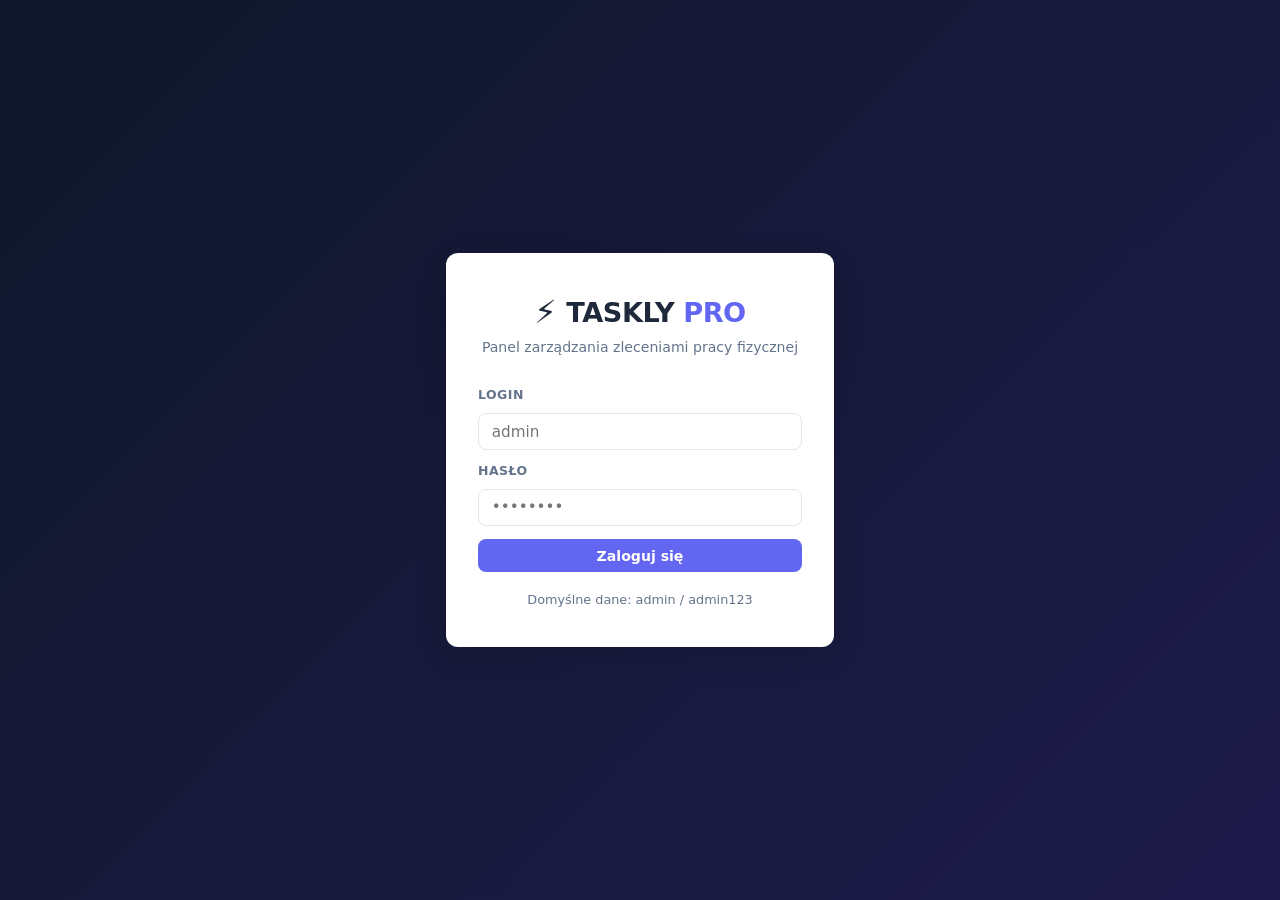
==== app.html @ d506e4e1 "Build TASKLY PRO - Complete SaaS work orders management web application Agent-Logs-Url: https://gith" ====
<!DOCTYPE html>
<html lang="pl">
<head>
  <meta charset="UTF-8" />
  <meta name="viewport" content="width=device-width, initial-scale=1.0" />
  <title>TASKLY PRO – Panel</title>
  <link rel="stylesheet" href="style.css" />
</head>
<body class="app-body">

  <!-- ===== SIDEBAR ===== -->
  <aside id="sidebar" class="sidebar">
    <div class="sidebar-header">
      <span class="logo-icon">⚡</span>
      <span class="logo-text">TASKLY <span class="logo-pro">PRO</span></span>
    </div>

    <nav class="sidebar-nav">
      <button class="nav-item active" data-section="dashboard">
        <span class="nav-icon">📊</span> Dashboard
      </button>
      <button class="nav-item" data-section="jobs">
        <span class="nav-icon">📋</span> Zlecenia
      </button>
      <button class="nav-item" data-section="workers">
        <span class="nav-icon">👷</span> Pracownicy
      </button>
      <button class="nav-item" data-section="clients">
        <span class="nav-icon">🏢</span> Klienci
      </button>
      <button class="nav-item" data-section="stats">
        <span class="nav-icon">📈</span> Statystyki
      </button>
    </nav>

    <div class="sidebar-footer">
      <span id="sidebarUser" class="sidebar-user"></span>
      <button id="logoutBtn" class="btn btn-ghost btn-sm">Wyloguj</button>
    </div>
  </aside>

  <!-- ===== TOPBAR (mobile) ===== -->
  <header class="topbar">
    <button id="menuToggle" class="menu-toggle" aria-label="Menu">☰</button>
    <span class="topbar-title">TASKLY PRO</span>
    <button id="topLogoutBtn" class="btn btn-ghost btn-sm">Wyloguj</button>
  </header>

  <!-- ===== MAIN CONTENT ===== -->
  <main id="mainContent" class="main-content">

    <!-- DASHBOARD -->
    <section id="section-dashboard" class="section active">
      <div class="section-header">
        <h2>Dashboard</h2>
        <p class="section-sub">Witaj z powrotem! Oto dzisiejsze podsumowanie.</p>
      </div>

      <div class="stats-grid">
        <div class="stat-card">
          <div class="stat-icon">📋</div>
          <div class="stat-info">
            <p class="stat-label">Wszystkie zlecenia</p>
            <p class="stat-value" id="statTotal">0</p>
          </div>
        </div>
        <div class="stat-card accent-green">
          <div class="stat-icon">✅</div>
          <div class="stat-info">
            <p class="stat-label">Zrobione</p>
            <p class="stat-value" id="statDone">0</p>
          </div>
        </div>
        <div class="stat-card accent-yellow">
          <div class="stat-icon">🔄</div>
          <div class="stat-info">
            <p class="stat-label">W trakcie</p>
            <p class="stat-value" id="statInProgress">0</p>
          </div>
        </div>
        <div class="stat-card accent-blue">
          <div class="stat-icon">💰</div>
          <div class="stat-info">
            <p class="stat-label">Zysk dzienny</p>
            <p class="stat-value" id="statDailyProfit">0 zł</p>
          </div>
        </div>
        <div class="stat-card accent-purple">
          <div class="stat-icon">📅</div>
          <div class="stat-info">
            <p class="stat-label">Zysk miesięczny</p>
            <p class="stat-value" id="statMonthlyProfit">0 zł</p>
          </div>
        </div>
        <div class="stat-card accent-red">
          <div class="stat-icon">👷</div>
          <div class="stat-info">
            <p class="stat-label">Pracownicy</p>
            <p class="stat-value" id="statWorkers">0</p>
          </div>
        </div>
      </div>

      <div class="dashboard-bottom">
        <div class="recent-jobs-card card">
          <div class="card-header">
            <h3>Ostatnie zlecenia</h3>
            <button class="btn btn-primary btn-sm" id="dashAddJobBtn">+ Dodaj zlecenie</button>
          </div>
          <div id="recentJobsList" class="jobs-list"></div>
        </div>
      </div>
    </section>

    <!-- ZLECENIA -->
    <section id="section-jobs" class="section">
      <div class="section-header">
        <h2>Zlecenia</h2>
        <button class="btn btn-primary" id="addJobBtn">+ Nowe zlecenie</button>
      </div>

      <div class="filters-bar">
        <div class="filter-group">
          <label>Status:</label>
          <select id="filterStatus">
            <option value="all">Wszystkie</option>
            <option value="NOWE">NOWE</option>
            <option value="W TRAKCIE">W TRAKCIE</option>
            <option value="ZROBIONE">ZROBIONE</option>
          </select>
        </div>
        <div class="filter-group">
          <label>Sortuj:</label>
          <select id="sortBy">
            <option value="date-desc">Najnowsze</option>
            <option value="date-asc">Najstarsze</option>
            <option value="profit-desc">Zysk ↓</option>
            <option value="profit-asc">Zysk ↑</option>
          </select>
        </div>
        <div class="filter-group">
          <label>Miasto:</label>
          <input type="text" id="filterCity" placeholder="Szukaj..." />
        </div>
      </div>

      <div id="jobsList" class="jobs-grid"></div>
    </section>

    <!-- PRACOWNICY -->
    <section id="section-workers" class="section">
      <div class="section-header">
        <h2>Pracownicy</h2>
        <button class="btn btn-primary" id="addWorkerBtn">+ Dodaj pracownika</button>
      </div>
      <div id="workersList" class="workers-grid"></div>
    </section>

    <!-- KLIENCI -->
    <section id="section-clients" class="section">
      <div class="section-header">
        <h2>Klienci</h2>
        <button class="btn btn-primary" id="addClientBtn">+ Dodaj klienta</button>
      </div>
      <div id="clientsList" class="clients-grid"></div>
    </section>

    <!-- STATYSTYKI -->
    <section id="section-stats" class="section">
      <div class="section-header">
        <h2>Statystyki</h2>
      </div>
      <div class="stats-detail-grid">
        <div class="card stat-detail-card">
          <h3>Zysk wg miesiąca</h3>
          <div id="monthlyChart" class="chart-placeholder"></div>
        </div>
        <div class="card stat-detail-card">
          <h3>Zlecenia wg statusu</h3>
          <div id="statusChart" class="chart-placeholder"></div>
        </div>
        <div class="card stat-detail-card wide">
          <h3>Top 5 miast</h3>
          <div id="cityChart" class="chart-placeholder"></div>
        </div>
      </div>
    </section>

  </main>

  <!-- ========== MODAL: Dodaj zlecenie ========== -->
  <div id="jobModal" class="modal-overlay hidden" role="dialog" aria-modal="true" aria-labelledby="jobModalTitle">
    <div class="modal">
      <div class="modal-header">
        <h3 id="jobModalTitle">Nowe zlecenie</h3>
        <button class="modal-close" id="closeJobModal" aria-label="Zamknij">✕</button>
      </div>
      <div class="modal-body">
        <form id="jobForm" novalidate>
          <input type="hidden" id="jobId" />
          <div class="form-row">
            <div class="form-group">
              <label for="jobCity">Miasto *</label>
              <input type="text" id="jobCity" placeholder="np. Warszawa" required />
            </div>
            <div class="form-group">
              <label for="jobClient">Klient</label>
              <select id="jobClient">
                <option value="">– wybierz klienta –</option>
              </select>
            </div>
          </div>
          <div class="form-row">
            <div class="form-group">
              <label for="jobPeople">Liczba osób *</label>
              <input type="number" id="jobPeople" min="1" value="1" required />
            </div>
            <div class="form-group">
              <label for="jobHours">Godziny *</label>
              <input type="number" id="jobHours" min="0.5" step="0.5" value="8" required />
            </div>
          </div>
          <div class="form-row">
            <div class="form-group">
              <label for="jobClientRate">Stawka klienta (zł/h) *</label>
              <input type="number" id="jobClientRate" min="0" step="0.5" value="0" required />
            </div>
            <div class="form-group">
              <label for="jobWorkerRate">Stawka pracownika (zł/h) *</label>
              <input type="number" id="jobWorkerRate" min="0" step="0.5" value="0" required />
            </div>
          </div>
          <div class="form-row">
            <div class="form-group">
              <label for="jobDate">Data</label>
              <input type="date" id="jobDate" />
            </div>
            <div class="form-group">
              <label for="jobStatus">Status</label>
              <select id="jobStatus">
                <option value="NOWE">NOWE</option>
                <option value="W TRAKCIE">W TRAKCIE</option>
                <option value="ZROBIONE">ZROBIONE</option>
              </select>
            </div>
          </div>
          <div class="form-group">
            <label for="jobNotes">Uwagi</label>
            <textarea id="jobNotes" rows="2" placeholder="Opcjonalnie..."></textarea>
          </div>
          <div class="profit-preview card">
            <span>Szacowany zysk:</span>
            <span id="profitPreview" class="profit-value">0 zł</span>
          </div>
        </form>
      </div>
      <div class="modal-footer">
        <button class="btn btn-ghost" id="cancelJobModal">Anuluj</button>
        <button class="btn btn-primary" id="saveJobBtn">Zapisz zlecenie</button>
      </div>
    </div>
  </div>

  <!-- ========== MODAL: Dodaj pracownika ========== -->
  <div id="workerModal" class="modal-overlay hidden" role="dialog" aria-modal="true">
    <div class="modal">
      <div class="modal-header">
        <h3>Pracownik</h3>
        <button class="modal-close" id="closeWorkerModal" aria-label="Zamknij">✕</button>
      </div>
      <div class="modal-body">
        <form id="workerForm" novalidate>
          <input type="hidden" id="workerId" />
          <div class="form-row">
            <div class="form-group">
              <label for="workerName">Imię i nazwisko *</label>
              <input type="text" id="workerName" placeholder="Jan Kowalski" required />
            </div>
            <div class="form-group">
              <label for="workerPhone">Telefon</label>
              <input type="tel" id="workerPhone" placeholder="+48 000 000 000" />
            </div>
          </div>
          <div class="form-group">
            <label for="workerSkills">Umiejętności</label>
            <input type="text" id="workerSkills" placeholder="np. budowlanka, malowanie" />
          </div>
          <div class="form-group toggle-group">
            <label>Dostępny</label>
            <label class="toggle">
              <input type="checkbox" id="workerAvailable" checked />
              <span class="toggle-slider"></span>
            </label>
          </div>
        </form>
      </div>
      <div class="modal-footer">
        <button class="btn btn-ghost" id="cancelWorkerModal">Anuluj</button>
        <button class="btn btn-primary" id="saveWorkerBtn">Zapisz</button>
      </div>
    </div>
  </div>

  <!-- ========== MODAL: Dodaj klienta ========== -->
  <div id="clientModal" class="modal-overlay hidden" role="dialog" aria-modal="true">
    <div class="modal">
      <div class="modal-header">
        <h3>Klient</h3>
        <button class="modal-close" id="closeClientModal" aria-label="Zamknij">✕</button>
      </div>
      <div class="modal-body">
        <form id="clientForm" novalidate>
          <input type="hidden" id="clientId" />
          <div class="form-row">
            <div class="form-group">
              <label for="clientName">Nazwa firmy / imię *</label>
              <input type="text" id="clientName" placeholder="np. ABC Budowlanka" required />
            </div>
            <div class="form-group">
              <label for="clientPhone">Telefon</label>
              <input type="tel" id="clientPhone" placeholder="+48 000 000 000" />
            </div>
          </div>
          <div class="form-group">
            <label for="clientEmail">E-mail</label>
            <input type="email" id="clientEmail" placeholder="kontakt@firma.pl" />
          </div>
          <div class="form-group">
            <label for="clientNotes">Uwagi</label>
            <textarea id="clientNotes" rows="2" placeholder="Opcjonalnie..."></textarea>
          </div>
        </form>
      </div>
      <div class="modal-footer">
        <button class="btn btn-ghost" id="cancelClientModal">Anuluj</button>
        <button class="btn btn-primary" id="saveClientBtn">Zapisz</button>
      </div>
    </div>
  </div>

  <!-- ========== TOAST ========== -->
  <div id="toast" class="toast hidden"></div>

  <!-- ========== SCRIPTS ========== -->
  <script src="api.js"></script>
  <script src="app.js"></script>
</body>
</html>
---- style.css ----
/* =============================================
   TASKLY PRO – style.css
   SaaS-style UI inspired by Stripe / Notion
   ============================================= */

/* ---------- CSS Variables ---------- */
:root {
  --bg:        #f4f6fb;
  --surface:   #ffffff;
  --sidebar-bg:#0f172a;
  --sidebar-fg:#94a3b8;
  --sidebar-active:#6366f1;
  --primary:   #6366f1;
  --primary-hover:#4f46e5;
  --text:      #1e293b;
  --text-muted:#64748b;
  --border:    #e2e8f0;
  --radius:    12px;
  --radius-sm: 8px;
  --shadow:    0 1px 3px rgba(0,0,0,.07), 0 4px 12px rgba(0,0,0,.05);
  --shadow-lg: 0 8px 30px rgba(0,0,0,.12);
  --green:  #22c55e; --green-light: #dcfce7;
  --yellow: #f59e0b; --yellow-light:#fef3c7;
  --blue:   #3b82f6; --blue-light:  #dbeafe;
  --purple: #8b5cf6; --purple-light:#ede9fe;
  --red:    #ef4444; --red-light:   #fee2e2;
  --sidebar-width: 230px;
  --topbar-height: 56px;
  --transition: .18s ease;
}

/* ---------- Reset ---------- */
*, *::before, *::after { box-sizing: border-box; margin: 0; padding: 0; }
html { font-size: 16px; }
body { font-family: 'Segoe UI', system-ui, -apple-system, sans-serif;
       color: var(--text); background: var(--bg); }
button { cursor: pointer; border: none; background: none; font-family: inherit; }
input, select, textarea { font-family: inherit; font-size: .9rem; }
a { color: inherit; text-decoration: none; }

/* ================================================
   LOGIN PAGE
   ================================================ */
.login-body {
  min-height: 100vh;
  display: flex;
  align-items: center;
  justify-content: center;
  background: linear-gradient(135deg, #0f172a 0%, #1e1b4b 100%);
}

.login-container { width: 100%; max-width: 420px; padding: 1rem; }

.login-card {
  background: var(--surface);
  border-radius: var(--radius);
  padding: 2.5rem 2rem;
  box-shadow: var(--shadow-lg);
}

.login-logo {
  display: flex;
  align-items: center;
  gap: .6rem;
  justify-content: center;
  margin-bottom: .5rem;
}
.logo-icon { font-size: 2rem; }
.logo-text  { font-size: 1.7rem; font-weight: 800; letter-spacing: -.5px; color: var(--text); }
.logo-pro   { color: var(--primary); }

.login-subtitle {
  text-align: center;
  color: var(--text-muted);
  font-size: .88rem;
  margin-bottom: 2rem;
}

.login-form .form-group { margin-bottom: 1.1rem; }
.login-form label { display: block; font-size: .82rem; font-weight: 600;
                    color: var(--text-muted); margin-bottom: .35rem; text-transform: uppercase; letter-spacing: .04em; }
.login-form input {
  width: 100%; padding: .65rem .9rem;
  border: 1.5px solid var(--border); border-radius: var(--radius-sm);
  font-size: .95rem; outline: none; transition: border-color var(--transition);
}
.login-form input:focus { border-color: var(--primary); }

.login-error {
  background: var(--red-light); color: var(--red);
  padding: .6rem .9rem; border-radius: var(--radius-sm);
  font-size: .88rem; margin-bottom: 1rem;
}

.login-hint {
  text-align: center; font-size: .8rem; color: var(--text-muted);
  margin-top: 1.2rem;
}

/* ================================================
   LAYOUT
   ================================================ */
.app-body { display: flex; min-height: 100vh; }

/* Sidebar */
.sidebar {
  width: var(--sidebar-width);
  background: var(--sidebar-bg);
  display: flex; flex-direction: column;
  position: fixed; top: 0; left: 0; bottom: 0; z-index: 100;
  transition: transform var(--transition);
}
.sidebar-header {
  display: flex; align-items: center; gap: .6rem;
  padding: 1.4rem 1.2rem 1rem;
  border-bottom: 1px solid rgba(255,255,255,.07);
}
.sidebar-header .logo-text { color: #f8fafc; font-size: 1.1rem; }
.sidebar-header .logo-icon { font-size: 1.4rem; }

.sidebar-nav { flex: 1; padding: .8rem 0; }
.nav-item {
  width: 100%; display: flex; align-items: center; gap: .75rem;
  padding: .7rem 1.2rem; color: var(--sidebar-fg); font-size: .88rem; font-weight: 500;
  border-radius: 0; transition: background var(--transition), color var(--transition);
  text-align: left;
}
.nav-item:hover  { background: rgba(255,255,255,.06); color: #f8fafc; }
.nav-item.active { background: rgba(99,102,241,.18); color: #f8fafc; border-left: 3px solid var(--sidebar-active); }
.nav-icon { font-size: 1rem; }

.sidebar-footer {
  padding: 1rem 1.2rem;
  border-top: 1px solid rgba(255,255,255,.07);
  display: flex; align-items: center; justify-content: space-between;
}
.sidebar-user { color: var(--sidebar-fg); font-size: .82rem; }

/* Topbar (mobile) */
.topbar {
  display: none;
  position: fixed; top: 0; left: 0; right: 0; height: var(--topbar-height);
  background: var(--sidebar-bg); z-index: 200;
  align-items: center; justify-content: space-between;
  padding: 0 1rem;
}
.topbar-title { color: #f8fafc; font-weight: 700; font-size: 1rem; }
.menu-toggle  { color: #f8fafc; font-size: 1.4rem; background: none; border: none; }

/* Main content */
.main-content {
  margin-left: var(--sidebar-width);
  flex: 1; min-width: 0;
  padding: 2rem;
  min-height: 100vh;
}

/* ================================================
   SECTIONS
   ================================================ */
.section { display: none; }
.section.active { display: block; }

.section-header {
  display: flex; align-items: center; justify-content: space-between;
  margin-bottom: 1.5rem; flex-wrap: wrap; gap: .5rem;
}
.section-header h2 { font-size: 1.5rem; font-weight: 700; }
.section-sub { color: var(--text-muted); font-size: .9rem; margin-top: .2rem; flex-basis: 100%; }

/* ================================================
   STAT CARDS (dashboard)
   ================================================ */
.stats-grid {
  display: grid;
  grid-template-columns: repeat(auto-fill, minmax(180px, 1fr));
  gap: 1rem; margin-bottom: 1.5rem;
}
.stat-card {
  background: var(--surface); border-radius: var(--radius);
  padding: 1.2rem; box-shadow: var(--shadow);
  display: flex; align-items: center; gap: 1rem;
  border-left: 4px solid var(--border);
  transition: box-shadow var(--transition);
}
.stat-card:hover { box-shadow: var(--shadow-lg); }
.stat-card.accent-green  { border-left-color: var(--green); }
.stat-card.accent-yellow { border-left-color: var(--yellow); }
.stat-card.accent-blue   { border-left-color: var(--blue); }
.stat-card.accent-purple { border-left-color: var(--purple); }
.stat-card.accent-red    { border-left-color: var(--red); }
.stat-icon  { font-size: 1.8rem; }
.stat-label { font-size: .75rem; color: var(--text-muted); font-weight: 600; text-transform: uppercase; letter-spacing: .04em; }
.stat-value { font-size: 1.5rem; font-weight: 800; margin-top: .1rem; }

/* ================================================
   CARDS
   ================================================ */
.card {
  background: var(--surface); border-radius: var(--radius);
  box-shadow: var(--shadow); border: 1px solid var(--border);
}
.card-header {
  display: flex; align-items: center; justify-content: space-between;
  padding: 1rem 1.2rem; border-bottom: 1px solid var(--border);
}
.card-header h3 { font-size: 1rem; font-weight: 700; }

/* ================================================
   JOBS GRID
   ================================================ */
.jobs-grid {
  display: grid;
  grid-template-columns: repeat(auto-fill, minmax(310px, 1fr));
  gap: 1rem;
}
.job-card {
  background: var(--surface); border-radius: var(--radius);
  border: 1px solid var(--border); box-shadow: var(--shadow);
  padding: 1.1rem 1.2rem; transition: box-shadow var(--transition);
  display: flex; flex-direction: column; gap: .7rem;
}
.job-card:hover { box-shadow: var(--shadow-lg); }

.job-card-top {
  display: flex; justify-content: space-between; align-items: flex-start;
}
.job-city { font-size: 1.05rem; font-weight: 700; }
.job-date { font-size: .78rem; color: var(--text-muted); }

.job-meta {
  display: flex; gap: .8rem; flex-wrap: wrap;
  font-size: .82rem; color: var(--text-muted);
}
.job-meta span { display: flex; align-items: center; gap: .25rem; }

.job-profit {
  font-size: 1rem; font-weight: 700; color: var(--green);
  display: flex; align-items: center; gap: .3rem;
}
.job-profit.negative { color: var(--red); }

.job-actions {
  display: flex; gap: .5rem; flex-wrap: wrap; align-items: center;
  padding-top: .5rem; border-top: 1px solid var(--border);
}

.status-badge {
  font-size: .72rem; font-weight: 700; letter-spacing: .04em; text-transform: uppercase;
  padding: .25rem .6rem; border-radius: 100px;
}
.status-NOWE      { background: var(--blue-light);   color: var(--blue); }
.status-W_TRAKCIE { background: var(--yellow-light);  color: var(--yellow); }
.status-ZROBIONE  { background: var(--green-light);   color: var(--green); }

/* Recent jobs list (dashboard) */
.jobs-list { padding: .5rem 0; }
.job-list-row {
  display: flex; align-items: center; justify-content: space-between;
  padding: .7rem 1.2rem; font-size: .88rem;
  border-bottom: 1px solid var(--border);
  gap: 1rem; flex-wrap: wrap;
}
.job-list-row:last-child { border-bottom: none; }
.job-list-city { font-weight: 600; }
.job-list-profit { font-weight: 700; color: var(--green); }
.job-list-empty  { padding: 1.5rem; text-align: center; color: var(--text-muted); }

/* Dashboard bottom */
.dashboard-bottom { margin-top: 0; }
.recent-jobs-card { overflow: hidden; }

/* ================================================
   FILTERS BAR
   ================================================ */
.filters-bar {
  display: flex; gap: 1rem; align-items: flex-end; flex-wrap: wrap;
  margin-bottom: 1.2rem; padding: 1rem;
  background: var(--surface); border-radius: var(--radius);
  border: 1px solid var(--border); box-shadow: var(--shadow);
}
.filter-group { display: flex; flex-direction: column; gap: .25rem; }
.filter-group label { font-size: .75rem; font-weight: 600; color: var(--text-muted); text-transform: uppercase; letter-spacing: .04em; }
.filter-group select,
.filter-group input {
  padding: .45rem .7rem; border: 1.5px solid var(--border);
  border-radius: var(--radius-sm); outline: none; min-width: 130px;
  transition: border-color var(--transition);
}
.filter-group select:focus,
.filter-group input:focus { border-color: var(--primary); }

/* ================================================
   WORKERS GRID
   ================================================ */
.workers-grid {
  display: grid; grid-template-columns: repeat(auto-fill, minmax(260px, 1fr)); gap: 1rem;
}
.worker-card {
  background: var(--surface); border-radius: var(--radius);
  border: 1px solid var(--border); box-shadow: var(--shadow);
  padding: 1.2rem; display: flex; flex-direction: column; gap: .8rem;
}
.worker-top { display: flex; justify-content: space-between; align-items: center; }
.worker-name { font-size: 1rem; font-weight: 700; }
.worker-phone { font-size: .82rem; color: var(--text-muted); }
.worker-skills { font-size: .82rem; color: var(--text-muted); }
.worker-actions { display: flex; gap: .5rem; align-items: center; }

/* Toggle switch */
.toggle { position: relative; display: inline-block; width: 42px; height: 24px; }
.toggle input { opacity: 0; width: 0; height: 0; }
.toggle-slider {
  position: absolute; cursor: pointer; inset: 0;
  background: #cbd5e1; border-radius: 24px; transition: background var(--transition);
}
.toggle-slider::before {
  content: ''; position: absolute;
  width: 18px; height: 18px; border-radius: 50%;
  left: 3px; bottom: 3px; background: #fff;
  transition: transform var(--transition);
  box-shadow: 0 1px 3px rgba(0,0,0,.2);
}
.toggle input:checked + .toggle-slider { background: var(--primary); }
.toggle input:checked + .toggle-slider::before { transform: translateX(18px); }

.toggle-group { display: flex; align-items: center; justify-content: space-between; }

/* ================================================
   CLIENTS GRID
   ================================================ */
.clients-grid {
  display: grid; grid-template-columns: repeat(auto-fill, minmax(280px, 1fr)); gap: 1rem;
}
.client-card {
  background: var(--surface); border-radius: var(--radius);
  border: 1px solid var(--border); box-shadow: var(--shadow);
  padding: 1.2rem; display: flex; flex-direction: column; gap: .5rem;
}
.client-name  { font-size: 1rem; font-weight: 700; }
.client-phone { font-size: .82rem; color: var(--text-muted); }
.client-jobs  { font-size: .82rem; color: var(--primary); font-weight: 600; }
.client-actions { display: flex; gap: .5rem; margin-top: .5rem; }

/* ================================================
   STATS DETAIL
   ================================================ */
.stats-detail-grid {
  display: grid; grid-template-columns: repeat(auto-fill, minmax(300px, 1fr)); gap: 1rem;
}
.stat-detail-card { padding: 1.2rem; }
.stat-detail-card.wide { grid-column: 1 / -1; }
.stat-detail-card h3 { margin-bottom: 1rem; font-size: .95rem; font-weight: 700; }

.chart-placeholder { min-height: 180px; }

/* Bar chart rows */
.chart-bar-row {
  display: flex; align-items: center; gap: .8rem; margin-bottom: .6rem;
}
.chart-bar-label { width: 80px; font-size: .8rem; color: var(--text-muted); text-align: right; flex-shrink: 0; }
.chart-bar-wrap  { flex: 1; background: var(--bg); border-radius: 100px; height: 14px; overflow: hidden; }
.chart-bar-fill  { height: 100%; border-radius: 100px; background: var(--primary); transition: width .4s ease; }
.chart-bar-value { font-size: .8rem; font-weight: 600; width: 60px; text-align: right; flex-shrink: 0; }

/* ================================================
   BUTTONS
   ================================================ */
.btn {
  display: inline-flex; align-items: center; justify-content: center;
  padding: .55rem 1.1rem; border-radius: var(--radius-sm);
  font-size: .88rem; font-weight: 600; transition: all var(--transition);
  white-space: nowrap;
}
.btn-primary { background: var(--primary); color: #fff; }
.btn-primary:hover { background: var(--primary-hover); }
.btn-ghost { color: var(--text-muted); border: 1.5px solid var(--border); background: transparent; }
.btn-ghost:hover { background: var(--bg); }
.btn-danger { background: var(--red); color: #fff; }
.btn-danger:hover { opacity: .85; }
.btn-sm { padding: .35rem .75rem; font-size: .8rem; }
.btn-full { width: 100%; }
.btn-icon { padding: .35rem .5rem; font-size: .9rem; }

/* ================================================
   MODAL
   ================================================ */
.modal-overlay {
  position: fixed; inset: 0; background: rgba(15,23,42,.55);
  display: flex; align-items: center; justify-content: center;
  z-index: 500; padding: 1rem;
  backdrop-filter: blur(3px);
}
.modal {
  background: var(--surface); border-radius: var(--radius);
  box-shadow: var(--shadow-lg); width: 100%; max-width: 540px;
  max-height: 90vh; display: flex; flex-direction: column;
  overflow: hidden;
}
.modal-header {
  display: flex; align-items: center; justify-content: space-between;
  padding: 1.1rem 1.4rem; border-bottom: 1px solid var(--border);
}
.modal-header h3 { font-size: 1.05rem; font-weight: 700; }
.modal-close { font-size: 1.1rem; color: var(--text-muted); border-radius: 6px; padding: .2rem .4rem; }
.modal-close:hover { background: var(--bg); color: var(--text); }
.modal-body { padding: 1.2rem 1.4rem; overflow-y: auto; flex: 1; }
.modal-footer {
  padding: 1rem 1.4rem; border-top: 1px solid var(--border);
  display: flex; justify-content: flex-end; gap: .6rem;
}

/* ================================================
   FORMS (modal)
   ================================================ */
.form-row {
  display: grid; grid-template-columns: 1fr 1fr; gap: .8rem;
  margin-bottom: .8rem;
}
.form-group { display: flex; flex-direction: column; gap: .3rem; }
.form-group:not(:last-child):not(.form-row .form-group) { margin-bottom: .8rem; }
.form-group label {
  font-size: .78rem; font-weight: 600; color: var(--text-muted);
  text-transform: uppercase; letter-spacing: .04em;
}
.form-group input,
.form-group select,
.form-group textarea {
  padding: .55rem .8rem; border: 1.5px solid var(--border);
  border-radius: var(--radius-sm); outline: none;
  transition: border-color var(--transition);
  background: var(--surface); color: var(--text);
}
.form-group input:focus,
.form-group select:focus,
.form-group textarea:focus { border-color: var(--primary); }
.form-group textarea { resize: vertical; }

.profit-preview {
  display: flex; align-items: center; justify-content: space-between;
  padding: .8rem 1rem; margin-top: .8rem; font-weight: 600; font-size: .9rem;
}
.profit-value { font-size: 1.2rem; color: var(--green); font-weight: 800; }
.profit-value.negative { color: var(--red); }

/* ================================================
   TOAST
   ================================================ */
.toast {
  position: fixed; bottom: 1.5rem; right: 1.5rem;
  background: var(--text); color: #fff;
  padding: .75rem 1.2rem; border-radius: var(--radius-sm);
  font-size: .88rem; font-weight: 500; box-shadow: var(--shadow-lg);
  z-index: 1000; transition: opacity .3s ease, transform .3s ease;
  max-width: 320px;
}
.toast.success { background: var(--green); }
.toast.error   { background: var(--red); }
.toast.hidden  { opacity: 0; pointer-events: none; transform: translateY(10px); }

/* ================================================
   EMPTY STATES
   ================================================ */
.empty-state {
  text-align: center; padding: 3rem 1rem; color: var(--text-muted);
}
.empty-state .empty-icon { font-size: 2.5rem; margin-bottom: .5rem; }
.empty-state p { font-size: .9rem; }

/* ================================================
   UTILITIES
   ================================================ */
.hidden { display: none !important; }
.text-muted { color: var(--text-muted); }

/* ================================================
   MOBILE RESPONSIVE
   ================================================ */
@media (max-width: 768px) {
  .topbar { display: flex; }

  .sidebar {
    transform: translateX(-100%);
    top: var(--topbar-height);
  }
  .sidebar.open { transform: translateX(0); }

  .main-content {
    margin-left: 0;
    padding: 1rem;
    margin-top: var(--topbar-height);
  }

  .form-row { grid-template-columns: 1fr; }
  .stats-grid { grid-template-columns: repeat(2, 1fr); }
  .jobs-grid  { grid-template-columns: 1fr; }
}

@media (max-width: 480px) {
  .stats-grid { grid-template-columns: 1fr; }
  .modal { max-width: 100%; border-radius: var(--radius) var(--radius) 0 0; align-self: flex-end; max-height: 95vh; }
  .modal-overlay { align-items: flex-end; }
}
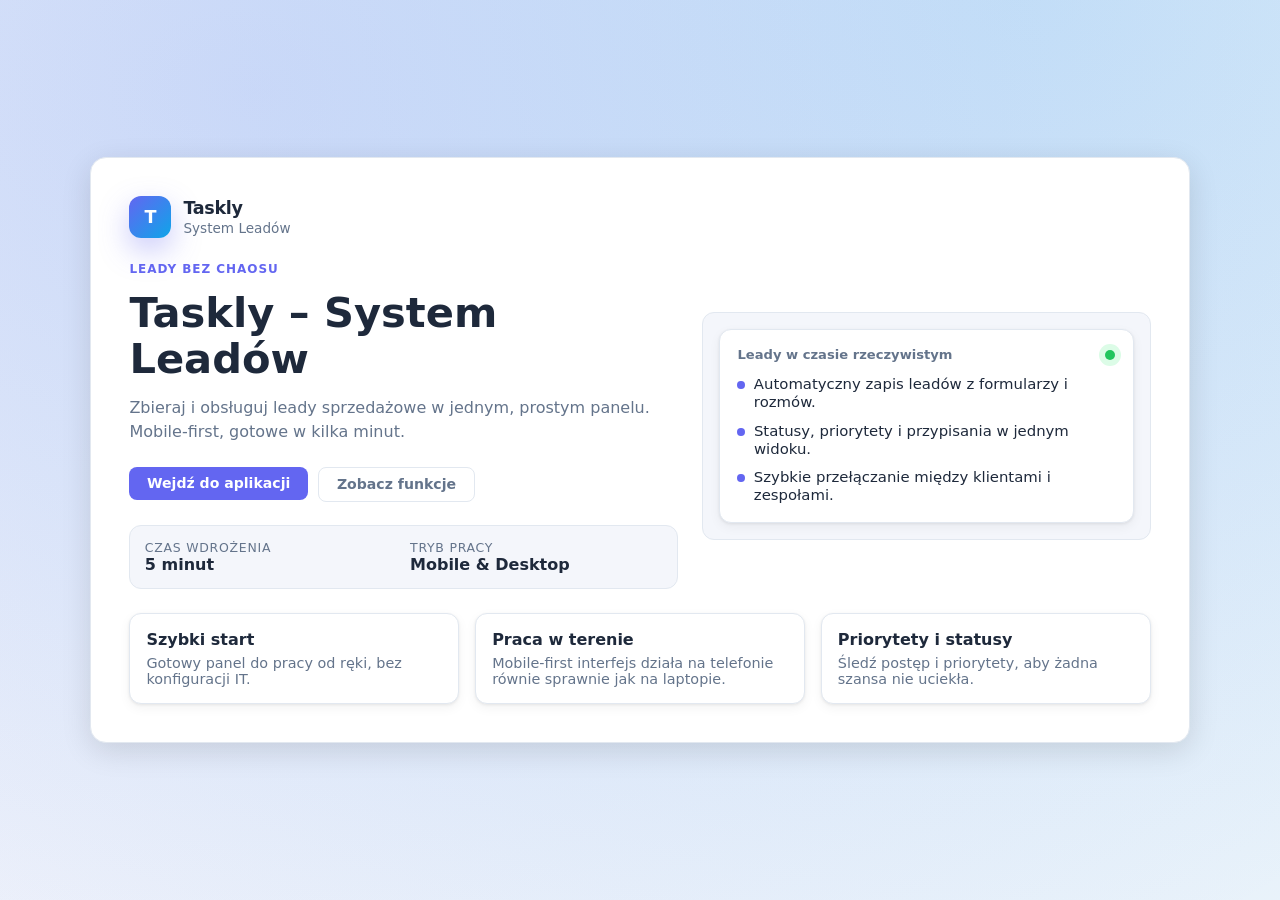
==== commit 760212f4: "feat: add lead capture form section (leadForm) to app.html Agent-Logs-Url: https://github.com/slusar" ====
--- a/app.html
+++ b/app.html
@@ -31,6 +31,12 @@
       <button class="nav-item" data-section="stats">
         <span class="nav-icon">📈</span> Statystyki
       </button>
+      <button class="nav-item" data-section="leads">
+        <span class="nav-icon">🎯</span> Leady
+      </button>
+      <button class="nav-item" data-section="profile">
+        <span class="nav-icon">👤</span> Profil
+      </button>
     </nav>
 
     <div class="sidebar-footer">
@@ -186,6 +192,83 @@
       </div>
     </section>
 
+    <!-- LEADY -->
+    <section id="section-leads" class="section">
+      <div class="section-header">
+        <h2>Leady</h2>
+        <p class="section-sub">Dodaj nowy lead – potencjalnego klienta.</p>
+      </div>
+      <div class="profile-card card">
+        <form id="leadForm" novalidate>
+          <div class="form-row">
+            <div class="form-group">
+              <label for="leadName">Imię i nazwisko</label>
+              <input type="text" id="leadName" name="name" placeholder="np. Jan Kowalski" />
+            </div>
+            <div class="form-group">
+              <label for="leadPhone">Telefon</label>
+              <input type="text" id="leadPhone" name="phone" placeholder="+48 000 000 000" />
+            </div>
+          </div>
+          <div class="form-row">
+            <div class="form-group">
+              <label for="leadCity">Miasto</label>
+              <input type="text" id="leadCity" name="city" placeholder="np. Warszawa" />
+            </div>
+            <div class="form-group">
+              <label for="leadService">Usługa</label>
+              <input type="text" id="leadService" name="service" placeholder="np. sprzątanie" />
+            </div>
+          </div>
+          <div class="profile-actions">
+            <button type="submit" class="btn btn-primary">Dodaj lead</button>
+          </div>
+        </form>
+      </div>
+    </section>
+
+    <!-- PROFIL -->
+    <section id="section-profile" class="section">
+      <div class="section-header">
+        <h2>Mój profil</h2>
+        <p class="section-sub">Zaktualizuj swoje dane i hasło.</p>
+      </div>
+      <div class="profile-card card">
+        <div class="profile-avatar" id="profileAvatar">A</div>
+        <form id="profileForm" novalidate>
+          <div class="form-row">
+            <div class="form-group">
+              <label for="profileDisplayName">Wyświetlana nazwa</label>
+              <input type="text" id="profileDisplayName" placeholder="np. Jan Kowalski" />
+            </div>
+            <div class="form-group">
+              <label for="profileEmail">E-mail</label>
+              <input type="email" id="profileEmail" placeholder="twoj@email.pl" />
+            </div>
+          </div>
+          <hr class="profile-divider" />
+          <p class="profile-section-title">Zmiana hasła</p>
+          <div class="form-group">
+            <label for="profileCurrentPassword">Obecne hasło</label>
+            <input type="password" id="profileCurrentPassword" placeholder="••••••••" autocomplete="current-password" />
+          </div>
+          <div class="form-row">
+            <div class="form-group">
+              <label for="profileNewPassword">Nowe hasło</label>
+              <input type="password" id="profileNewPassword" placeholder="••••••••" autocomplete="new-password" />
+            </div>
+            <div class="form-group">
+              <label for="profileConfirmPassword">Potwierdź hasło</label>
+              <input type="password" id="profileConfirmPassword" placeholder="••••••••" autocomplete="new-password" />
+            </div>
+          </div>
+        </form>
+        <div class="profile-actions">
+          <button class="btn btn-primary" id="saveProfileBtn">Zapisz zmiany</button>
+        </div>
+      </div>
+    </section>
+
   </main>
 
   <!-- ========== MODAL: Dodaj zlecenie ========== -->
--- a/style.css
+++ b/style.css
@@ -39,6 +39,156 @@
 a { color: inherit; text-decoration: none; }
 
 /* ================================================
+   LANDING PAGE
+   ================================================ */
+.landing-body {
+  min-height: 100vh;
+  display: flex;
+  align-items: center;
+  justify-content: center;
+  padding: 1.5rem;
+  background: radial-gradient(120% 120% at 20% 10%, rgba(99,102,241,.16), transparent),
+              radial-gradient(140% 140% at 80% 0%, rgba(14,165,233,.18), transparent),
+              var(--bg);
+}
+
+.landing-shell {
+  width: 100%;
+  max-width: 1100px;
+  background: var(--surface);
+  border-radius: 16px;
+  padding: clamp(1.5rem, 3vw, 2.6rem);
+  box-shadow: var(--shadow-lg);
+  border: 1px solid var(--border);
+  display: flex;
+  flex-direction: column;
+  gap: 1.5rem;
+}
+
+.landing-header {
+  display: flex;
+  align-items: center;
+  justify-content: space-between;
+  gap: 1rem;
+}
+
+.landing-brand { display: flex; align-items: center; gap: .75rem; }
+.landing-mark {
+  width: 42px; height: 42px;
+  border-radius: 12px;
+  background: linear-gradient(135deg, var(--primary), #0ea5e9);
+  color: #fff; font-weight: 800; font-size: 1.1rem;
+  display: inline-flex; align-items: center; justify-content: center;
+  box-shadow: 0 12px 30px rgba(99,102,241,.35);
+}
+.brand-name { font-size: 1.1rem; font-weight: 800; letter-spacing: -.02em; }
+.brand-tag  { color: var(--text-muted); font-size: .85rem; margin-top: .1rem; }
+
+.landing-main {
+  display: grid;
+  gap: 1.5rem;
+}
+
+@media (min-width: 900px) {
+  .landing-main { grid-template-columns: 1.1fr 0.9fr; align-items: center; }
+}
+
+.landing-hero { display: flex; flex-direction: column; gap: .9rem; }
+.eyebrow {
+  letter-spacing: .08em;
+  text-transform: uppercase;
+  font-size: .75rem;
+  font-weight: 700;
+  color: var(--primary);
+}
+.landing-hero h1 {
+  font-size: clamp(1.9rem, 4vw, 2.6rem);
+  line-height: 1.1;
+  font-weight: 800;
+}
+.landing-hero .lead {
+  color: var(--text-muted);
+  font-size: 1rem;
+  line-height: 1.5;
+}
+.landing-cta {
+  display: flex;
+  flex-direction: column;
+  gap: .65rem;
+  align-items: flex-start;
+  margin: .5rem 0;
+}
+@media (min-width: 640px) { .landing-cta { flex-direction: row; } }
+
+.landing-meta {
+  display: grid;
+  grid-template-columns: repeat(auto-fit, minmax(160px, 1fr));
+  gap: .8rem;
+  padding: .9rem;
+  background: var(--bg);
+  border-radius: var(--radius);
+  border: 1px solid var(--border);
+}
+.meta-label {
+  font-size: .78rem;
+  color: var(--text-muted);
+  text-transform: uppercase;
+  letter-spacing: .06em;
+}
+.meta-value { font-weight: 700; }
+
+.landing-panel {
+  background: var(--bg);
+  border-radius: var(--radius);
+  padding: 1rem;
+  border: 1px solid var(--border);
+}
+.panel-card {
+  background: var(--surface);
+  border-radius: var(--radius);
+  padding: 1.1rem;
+  box-shadow: var(--shadow);
+  border: 1px solid var(--border);
+}
+.panel-head {
+  display: flex;
+  align-items: center;
+  justify-content: space-between;
+  margin-bottom: .8rem;
+}
+.panel-status { font-size: .82rem; font-weight: 700; color: var(--text-muted); }
+.panel-dot {
+  width: 10px; height: 10px; border-radius: 50%;
+  background: var(--green);
+  box-shadow: 0 0 0 6px var(--green-light);
+}
+.panel-list { list-style: none; display: grid; gap: .65rem; }
+.panel-list li { display: flex; gap: .55rem; align-items: flex-start; font-size: .93rem; color: var(--text); }
+.panel-bullet {
+  width: 8px; height: 8px;
+  border-radius: 50%;
+  background: var(--primary);
+  margin-top: .38rem;
+}
+
+.landing-features {
+  display: grid;
+  grid-template-columns: repeat(auto-fit, minmax(240px, 1fr));
+  gap: 1rem;
+}
+.feature-card {
+  background: var(--surface);
+  border-radius: var(--radius);
+  padding: 1rem;
+  border: 1px solid var(--border);
+  box-shadow: var(--shadow);
+  display: grid;
+  gap: .35rem;
+}
+.feature-title { font-weight: 700; }
+.feature-desc { color: var(--text-muted); font-size: .9rem; }
+
+/* ================================================
    LOGIN PAGE
    ================================================ */
 .login-body {
@@ -468,6 +618,38 @@
 .empty-state p { font-size: .9rem; }
 
 /* ================================================
+   PROFILE
+   ================================================ */
+.profile-card {
+  max-width: 620px;
+  padding: 2rem;
+}
+.profile-avatar {
+  width: 72px; height: 72px;
+  border-radius: 50%;
+  background: var(--primary);
+  color: #fff;
+  display: flex; align-items: center; justify-content: center;
+  font-size: 1.8rem; font-weight: 800;
+  margin-bottom: 1.5rem;
+  user-select: none;
+}
+.profile-divider {
+  border: none;
+  border-top: 1px solid var(--border);
+  margin: 1.5rem 0 1rem;
+}
+.profile-section-title {
+  font-size: .8rem; font-weight: 700;
+  color: var(--text-muted); text-transform: uppercase;
+  letter-spacing: .04em; margin-bottom: 1rem;
+}
+.profile-actions {
+  margin-top: 1.5rem;
+  display: flex; gap: .8rem;
+}
+
+/* ================================================
    UTILITIES
    ================================================ */
 .hidden { display: none !important; }
